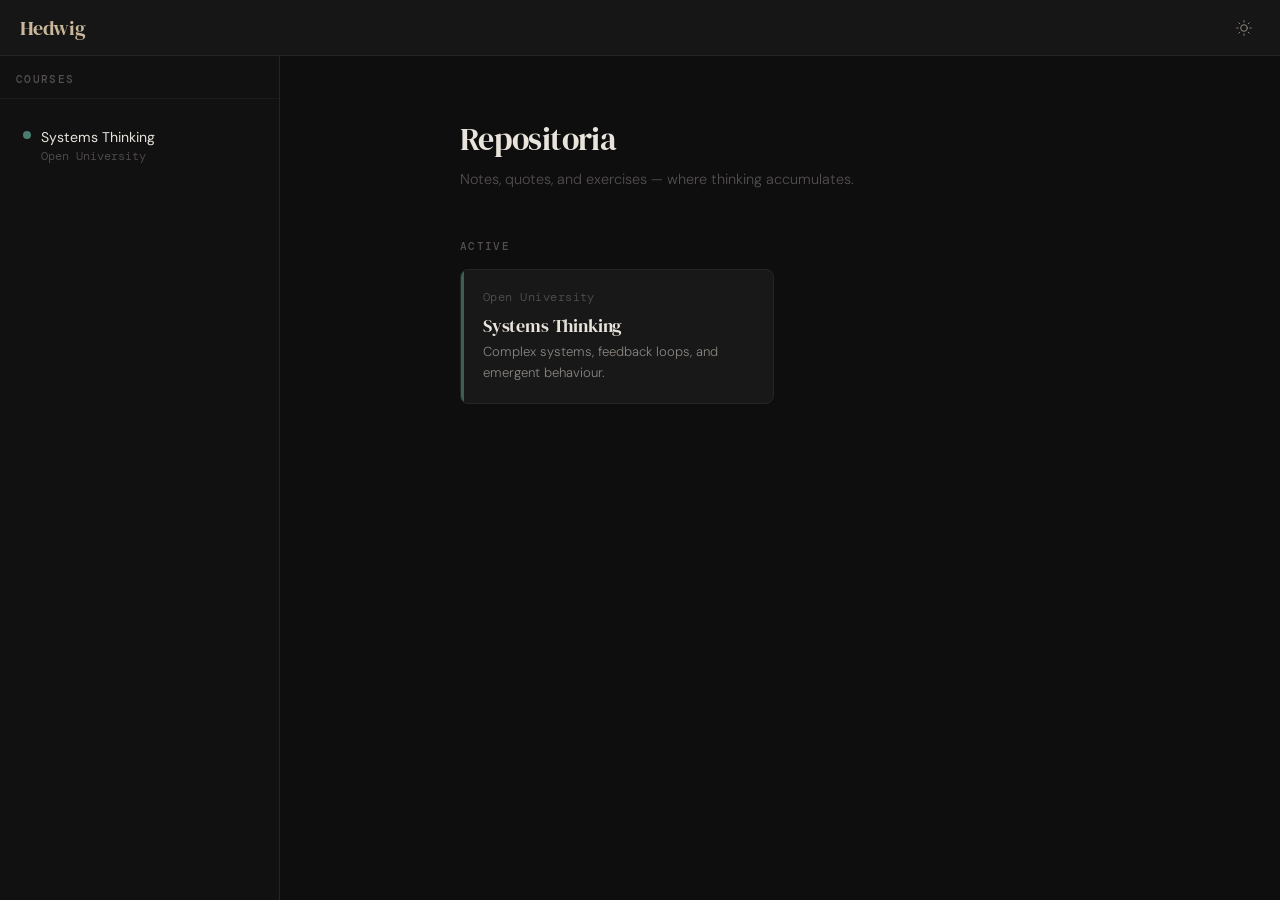
==== hedwig-core/index.html @ 12e65b2d "initial commit" ====
<!DOCTYPE html>
<html lang="en" data-theme="dark">
<head>
  <meta charset="UTF-8">
  <meta name="viewport" content="width=device-width, initial-scale=1.0">
  <meta name="description" content="Hedwig — a minimal e-book reader for your course notes.">
  <title>Hedwig</title>
  <link rel="preconnect" href="https://fonts.googleapis.com">
  <link rel="preconnect" href="https://fonts.gstatic.com" crossorigin>
  <link rel="stylesheet" href="style.css">
  <link rel="icon" type="image/svg+xml" href="favicon.svg">
</head>
<body>

<div id="app">

  <!-- ── Header ───────────────────────────────────────── -->
  <header id="header">
    <div class="header-left">
      <button class="icon-btn menu-btn" id="menu-btn" title="Toggle sidebar" aria-label="Toggle sidebar">
        <svg viewBox="0 0 24 24" fill="none" stroke="currentColor" stroke-linecap="round" stroke-linejoin="round">
          <line x1="3" y1="12" x2="21" y2="12"/>
          <line x1="3" y1="6" x2="21" y2="6"/>
          <line x1="3" y1="18" x2="21" y2="18"/>
        </svg>
      </button>
      <span class="logo" id="logo">Hedwig</span>
      <div class="breadcrumb" id="breadcrumb"></div>
    </div>
    <div class="header-right">
      <button class="icon-btn" id="theme-btn" title="Toggle theme" aria-label="Toggle theme">
        <!-- filled by JS -->
      </button>
    </div>
  </header>

  <!-- ── Sidebar ──────────────────────────────────────── -->
  <aside id="sidebar">
    <div class="sidebar-header">
      <div class="sidebar-title" id="sidebar-header-title">Courses</div>
    </div>
    <div class="sidebar-content" id="sidebar-content">
      <!-- filled by JS -->
    </div>
  </aside>

  <!-- ── Sidebar mobile overlay ───────────────────────── -->
  <div class="sidebar-overlay" id="sidebar-overlay"></div>

  <!-- ── Main ─────────────────────────────────────────── -->
  <main id="main">

    <!-- Home View -->
    <div id="home-view">
      <div class="home-greeting">
        <h1 class="home-title">Repositoria</h1>
        <p class="home-subtitle">Notes, quotes, and exercises — where thinking accumulates.</p>
      </div>
      <div class="courses-section-label">Active</div>
      <div class="home-course-grid" id="home-grid">
        <!-- filled by JS -->
      </div>
    </div>

    <!-- Reader View -->
    <div id="reader-view">
      <div id="reader-content">
        <!-- filled by JS -->
      </div>
    </div>

  </main>

</div>

<script src="hedwig-md.js"></script>
<script src="hedwig-app.js"></script>
</body>
</html>
---- hedwig-core/style.css ----
@import url('https://fonts.googleapis.com/css2?family=DM+Serif+Display:ital@0;1&family=DM+Mono:wght@300;400;500&family=DM+Sans:ital,wght@0,300;0,400;0,500;1,300&display=swap');

/* ─── Design Tokens ─── */
:root {
  --font-display: 'DM Serif Display', Georgia, serif;
  --font-body: 'DM Sans', system-ui, sans-serif;
  --font-mono: 'DM Mono', 'Courier New', monospace;

  --sidebar-width: 280px;
  --header-height: 56px;
  --transition: 200ms cubic-bezier(0.4, 0, 0.2, 1);
  --radius: 4px;
  --radius-lg: 8px;
}

/* ─── Dark Theme (default) ─── */
[data-theme="dark"] {
  --bg-primary: #0e0e0e;
  --bg-secondary: #161616;
  --bg-sidebar: #111111;
  --bg-hover: #1e1e1e;
  --bg-active: #252525;
  --bg-card: #181818;

  --text-primary: #e8e4dc;
  --text-secondary: #8a8580;
  --text-muted: #555050;
  --text-accent: #c9b99a;

  --border: #252525;
  --border-subtle: #1c1c1c;

  --accent: #c9b99a;
  --accent-dim: rgba(201, 185, 154, 0.12);
  --accent-hover: rgba(201, 185, 154, 0.06);

  --scrollbar-track: #161616;
  --scrollbar-thumb: #2e2e2e;
  --scrollbar-thumb-hover: #3e3e3e;

  --shadow: 0 1px 3px rgba(0,0,0,0.5);
  --shadow-lg: 0 8px 32px rgba(0,0,0,0.6);

  --blockquote-border: #3a3530;
  --blockquote-bg: #141410;
  --code-bg: #1a1a1a;
  --table-stripe: #131313;
}

/* ─── Light Theme ─── */
[data-theme="light"] {
  --bg-primary: #faf9f7;
  --bg-secondary: #f4f2ee;
  --bg-sidebar: #f0ede8;
  --bg-hover: #e9e5df;
  --bg-active: #e0dbd3;
  --bg-card: #f7f5f1;

  --text-primary: #1a1814;
  --text-secondary: #6b6560;
  --text-muted: #a09890;
  --text-accent: #7a5c3a;

  --border: #dedad4;
  --border-subtle: #ebe8e3;

  --accent: #7a5c3a;
  --accent-dim: rgba(122, 92, 58, 0.1);
  --accent-hover: rgba(122, 92, 58, 0.05);

  --scrollbar-track: #f4f2ee;
  --scrollbar-thumb: #d5d0c8;
  --scrollbar-thumb-hover: #c0bab0;

  --shadow: 0 1px 3px rgba(0,0,0,0.08);
  --shadow-lg: 0 8px 32px rgba(0,0,0,0.1);

  --blockquote-border: #d0c8bc;
  --blockquote-bg: #f5f1eb;
  --code-bg: #edeae4;
  --table-stripe: #f5f3ef;
}

/* ─── Reset ─── */
*, *::before, *::after { box-sizing: border-box; margin: 0; padding: 0; }

html { font-size: 16px; -webkit-text-size-adjust: 100%; }

body {
  font-family: var(--font-body);
  background: var(--bg-primary);
  color: var(--text-primary);
  height: 100vh;
  overflow: hidden;
  transition: background var(--transition), color var(--transition);
}

/* ─── Scrollbar ─── */
::-webkit-scrollbar { width: 6px; height: 6px; }
::-webkit-scrollbar-track { background: var(--scrollbar-track); }
::-webkit-scrollbar-thumb { background: var(--scrollbar-thumb); border-radius: 3px; }
::-webkit-scrollbar-thumb:hover { background: var(--scrollbar-thumb-hover); }

/* ─── App Shell ─── */
#app {
  display: grid;
  grid-template-rows: var(--header-height) 1fr;
  grid-template-columns: var(--sidebar-width) 1fr;
  grid-template-areas:
    "header header"
    "sidebar main";
  height: 100vh;
}

/* ─── Header ─── */
#header {
  grid-area: header;
  display: flex;
  align-items: center;
  justify-content: space-between;
  padding: 0 20px;
  border-bottom: 1px solid var(--border);
  background: var(--bg-secondary);
  z-index: 100;
  gap: 16px;
}

.header-left {
  display: flex;
  align-items: center;
  gap: 12px;
  min-width: 0;
}

.logo {
  font-family: var(--font-display);
  font-size: 1.25rem;
  color: var(--text-accent);
  letter-spacing: -0.01em;
  white-space: nowrap;
  text-decoration: none;
  cursor: pointer;
}

.breadcrumb {
  display: flex;
  align-items: center;
  gap: 6px;
  font-size: 0.78rem;
  color: var(--text-muted);
  font-weight: 300;
  overflow: hidden;
}

.breadcrumb-sep {
  color: var(--text-muted);
  opacity: 0.4;
  flex-shrink: 0;
}

.breadcrumb-item {
  white-space: nowrap;
  overflow: hidden;
  text-overflow: ellipsis;
}

.breadcrumb-item.current {
  color: var(--text-secondary);
}

.header-right {
  display: flex;
  align-items: center;
  gap: 8px;
  flex-shrink: 0;
}

.icon-btn {
  display: flex;
  align-items: center;
  justify-content: center;
  width: 32px;
  height: 32px;
  border: none;
  background: transparent;
  color: var(--text-secondary);
  cursor: pointer;
  border-radius: var(--radius);
  transition: background var(--transition), color var(--transition);
}

.icon-btn:hover {
  background: var(--bg-hover);
  color: var(--text-primary);
}

.icon-btn svg {
  width: 16px;
  height: 16px;
  stroke-width: 1.5;
}

/* ─── Sidebar ─── */
#sidebar {
  grid-area: sidebar;
  background: var(--bg-sidebar);
  border-right: 1px solid var(--border);
  display: flex;
  flex-direction: column;
  overflow: hidden;
  transition: transform var(--transition);
}

.sidebar-header {
  padding: 16px 16px 12px;
  border-bottom: 1px solid var(--border-subtle);
  flex-shrink: 0;
}

.sidebar-title {
  font-size: 0.68rem;
  font-weight: 500;
  letter-spacing: 0.12em;
  text-transform: uppercase;
  color: var(--text-muted);
  font-family: var(--font-mono);
}

.sidebar-content {
  flex: 1;
  overflow-y: auto;
  padding: 8px 0;
}

/* Course List (home view) */
.course-list { padding: 8px; }

.course-card {
  display: block;
  padding: 12px 14px;
  border-radius: var(--radius-lg);
  cursor: pointer;
  border: 1px solid transparent;
  transition: background var(--transition), border-color var(--transition);
  margin-bottom: 4px;
  text-decoration: none;
  color: inherit;
}

.course-card:hover {
  background: var(--bg-hover);
  border-color: var(--border-subtle);
}

.course-card.active {
  background: var(--accent-dim);
  border-color: var(--accent-dim);
}

.course-card-title {
  font-size: 0.88rem;
  font-weight: 400;
  color: var(--text-primary);
  line-height: 1.3;
  margin-bottom: 3px;
}

.course-card-institution {
  font-size: 0.72rem;
  color: var(--text-muted);
  font-family: var(--font-mono);
  font-weight: 300;
}

.course-card-dot {
  width: 8px;
  height: 8px;
  border-radius: 50%;
  flex-shrink: 0;
  margin-top: 3px;
}

.course-card-top {
  display: flex;
  align-items: flex-start;
  gap: 10px;
}

.course-card-info { flex: 1; min-width: 0; }

/* TOC (reader view) */
.toc-section { margin-bottom: 2px; }

.toc-section-label {
  padding: 6px 16px 4px;
  font-size: 0.67rem;
  font-weight: 500;
  letter-spacing: 0.1em;
  text-transform: uppercase;
  color: var(--text-muted);
  font-family: var(--font-mono);
}

.toc-item {
  display: flex;
  align-items: center;
  gap: 8px;
  padding: 6px 16px;
  font-size: 0.82rem;
  color: var(--text-secondary);
  cursor: pointer;
  border-left: 2px solid transparent;
  transition: background var(--transition), color var(--transition), border-color var(--transition);
  font-weight: 300;
  text-decoration: none;
}

.toc-item:hover {
  background: var(--bg-hover);
  color: var(--text-primary);
}

.toc-item.active {
  color: var(--text-accent);
  background: var(--accent-dim);
  border-left-color: var(--accent);
  font-weight: 400;
}

.toc-children {
  padding-left: 12px;
}

.toc-group-toggle {
  display: flex;
  align-items: center;
  gap: 8px;
  padding: 6px 16px;
  font-size: 0.82rem;
  color: var(--text-secondary);
  cursor: pointer;
  border-left: 2px solid transparent;
  transition: background var(--transition), color var(--transition);
  font-weight: 400;
  user-select: none;
}

.toc-group-toggle:hover {
  background: var(--bg-hover);
  color: var(--text-primary);
}

.toc-chevron {
  width: 12px;
  height: 12px;
  margin-left: auto;
  transition: transform var(--transition);
  opacity: 0.4;
}

.toc-chevron.open { transform: rotate(180deg); }

.toc-group-children {
  overflow: hidden;
  transition: max-height 300ms cubic-bezier(0.4, 0, 0.2, 1);
}

/* Back button */
.sidebar-back {
  display: flex;
  align-items: center;
  gap: 8px;
  padding: 10px 14px;
  margin: 8px;
  font-size: 0.8rem;
  color: var(--text-muted);
  cursor: pointer;
  border-radius: var(--radius);
  transition: background var(--transition), color var(--transition);
  font-family: var(--font-mono);
  font-weight: 300;
  border: 1px solid var(--border-subtle);
}

.sidebar-back:hover {
  background: var(--bg-hover);
  color: var(--text-primary);
}

.sidebar-back svg {
  width: 14px;
  height: 14px;
  stroke-width: 1.5;
  flex-shrink: 0;
}

/* ─── Main Content ─── */
#main {
  grid-area: main;
  overflow-y: auto;
  background: var(--bg-primary);
}

/* ─── Home View ─── */
#home-view {
  max-width: 720px;
  margin: 0 auto;
  padding: 64px 40px 80px;
}

.home-greeting {
  margin-bottom: 48px;
}

.home-title {
  font-family: var(--font-display);
  font-size: 2rem;
  font-weight: 400;
  color: var(--text-primary);
  letter-spacing: -0.02em;
  line-height: 1.2;
  margin-bottom: 10px;
}

.home-subtitle {
  font-size: 0.9rem;
  color: var(--text-muted);
  font-weight: 300;
  line-height: 1.6;
}

.courses-section-label {
  font-size: 0.68rem;
  font-weight: 500;
  letter-spacing: 0.12em;
  text-transform: uppercase;
  color: var(--text-muted);
  font-family: var(--font-mono);
  margin-bottom: 16px;
}

.home-course-grid {
  display: grid;
  grid-template-columns: repeat(auto-fill, minmax(300px, 1fr));
  gap: 12px;
}

.home-course-card {
  padding: 20px 22px;
  border: 1px solid var(--border);
  border-radius: var(--radius-lg);
  cursor: pointer;
  transition: border-color var(--transition), background var(--transition), transform var(--transition);
  background: var(--bg-card);
  position: relative;
  overflow: hidden;
}

.home-course-card::before {
  content: '';
  position: absolute;
  top: 0;
  left: 0;
  width: 3px;
  height: 100%;
  background: var(--course-color, var(--accent));
  opacity: 0.7;
}

.home-course-card:hover {
  border-color: var(--border-subtle);
  background: var(--bg-hover);
  transform: translateY(-1px);
}

.home-card-title {
  font-family: var(--font-display);
  font-size: 1.1rem;
  font-weight: 400;
  color: var(--text-primary);
  letter-spacing: -0.01em;
  margin-bottom: 4px;
  line-height: 1.3;
}

.home-card-institution {
  font-size: 0.72rem;
  color: var(--text-muted);
  font-family: var(--font-mono);
  font-weight: 300;
  margin-bottom: 10px;
  letter-spacing: 0.04em;
}

.home-card-desc {
  font-size: 0.82rem;
  color: var(--text-secondary);
  font-weight: 300;
  line-height: 1.55;
}

/* ─── Reader View ─── */
#reader-view {
  display: none;
  max-width: 720px;
  margin: 0 auto;
  padding: 52px 40px 100px;
}

#reader-view.visible { display: block; }
#home-view.hidden { display: none; }

/* ─── Markdown Rendered Content ─── */
.markdown-body {
  font-size: 0.95rem;
  line-height: 1.75;
  color: var(--text-primary);
  font-weight: 300;
}

.markdown-body h1 {
  font-family: var(--font-display);
  font-size: 1.9rem;
  font-weight: 400;
  letter-spacing: -0.025em;
  color: var(--text-primary);
  margin-bottom: 24px;
  line-height: 1.2;
  padding-bottom: 16px;
  border-bottom: 1px solid var(--border-subtle);
}

.markdown-body h2 {
  font-family: var(--font-display);
  font-size: 1.3rem;
  font-weight: 400;
  letter-spacing: -0.015em;
  color: var(--text-primary);
  margin-top: 40px;
  margin-bottom: 14px;
  line-height: 1.3;
}

.markdown-body h3 {
  font-size: 0.85rem;
  font-weight: 500;
  letter-spacing: 0.08em;
  text-transform: uppercase;
  color: var(--text-secondary);
  margin-top: 28px;
  margin-bottom: 10px;
  font-family: var(--font-mono);
}

.markdown-body p {
  margin-bottom: 18px;
}

.markdown-body a {
  color: var(--text-accent);
  text-decoration: none;
  border-bottom: 1px solid var(--accent-dim);
  transition: border-color var(--transition), color var(--transition);
}

.markdown-body a:hover {
  border-bottom-color: var(--accent);
}

.markdown-body blockquote {
  margin: 24px 0;
  padding: 16px 20px;
  background: var(--blockquote-bg);
  border-left: 3px solid var(--blockquote-border);
  border-radius: 0 var(--radius) var(--radius) 0;
}

.markdown-body blockquote p {
  margin-bottom: 0;
  color: var(--text-secondary);
  font-style: italic;
  font-size: 0.93rem;
  line-height: 1.7;
}

.markdown-body blockquote p em { font-style: normal; }

.markdown-body code {
  font-family: var(--font-mono);
  font-size: 0.82em;
  background: var(--code-bg);
  padding: 2px 6px;
  border-radius: var(--radius);
  color: var(--text-accent);
  font-weight: 400;
}

.markdown-body pre {
  background: var(--code-bg);
  border: 1px solid var(--border);
  border-radius: var(--radius-lg);
  padding: 18px 20px;
  overflow-x: auto;
  margin: 20px 0;
}

.markdown-body pre code {
  background: none;
  padding: 0;
  font-size: 0.85rem;
  color: var(--text-secondary);
  font-weight: 300;
}

.markdown-body ul, .markdown-body ol {
  padding-left: 20px;
  margin-bottom: 18px;
}

.markdown-body li {
  margin-bottom: 6px;
  line-height: 1.65;
}

.markdown-body li::marker {
  color: var(--text-muted);
}

.markdown-body strong {
  font-weight: 500;
  color: var(--text-primary);
}

.markdown-body em {
  font-style: italic;
}

.markdown-body hr {
  border: none;
  border-top: 1px solid var(--border);
  margin: 36px 0;
}

.markdown-body table {
  width: 100%;
  border-collapse: collapse;
  font-size: 0.88rem;
  margin-bottom: 20px;
}

.markdown-body th {
  padding: 8px 12px;
  text-align: left;
  font-weight: 500;
  font-size: 0.72rem;
  letter-spacing: 0.08em;
  text-transform: uppercase;
  color: var(--text-muted);
  border-bottom: 1px solid var(--border);
  font-family: var(--font-mono);
}

.markdown-body td {
  padding: 10px 12px;
  border-bottom: 1px solid var(--border-subtle);
  color: var(--text-secondary);
  font-weight: 300;
}

.markdown-body tr:nth-child(even) td {
  background: var(--table-stripe);
}

/* ─── Loading State ─── */
.content-loading {
  display: flex;
  align-items: center;
  gap: 10px;
  color: var(--text-muted);
  font-size: 0.82rem;
  font-family: var(--font-mono);
  font-weight: 300;
  padding: 40px 0;
}

.loading-dot {
  width: 4px;
  height: 4px;
  border-radius: 50%;
  background: var(--text-muted);
  animation: pulse 1.2s ease-in-out infinite;
}
.loading-dot:nth-child(2) { animation-delay: 0.2s; }
.loading-dot:nth-child(3) { animation-delay: 0.4s; }

@keyframes pulse {
  0%, 100% { opacity: 0.2; transform: scale(0.8); }
  50% { opacity: 1; transform: scale(1); }
}

/* ─── Error State ─── */
.content-error {
  padding: 32px 0;
  color: var(--text-muted);
  font-size: 0.88rem;
  font-family: var(--font-mono);
  font-weight: 300;
  border-left: 2px solid #c0392b44;
  padding-left: 16px;
}

/* ─── Empty / Welcome ─── */
.empty-state {
  text-align: center;
  padding: 80px 40px;
  color: var(--text-muted);
}

.empty-state-title {
  font-family: var(--font-display);
  font-size: 1.4rem;
  font-weight: 400;
  margin-bottom: 10px;
  color: var(--text-secondary);
}

.empty-state-sub {
  font-size: 0.82rem;
  font-weight: 300;
  line-height: 1.6;
}

/* ─── Mobile Sidebar Toggle ─── */
.sidebar-overlay {
  display: none;
  position: fixed;
  inset: 0;
  background: rgba(0,0,0,0.5);
  z-index: 90;
}

/* ─── Responsive ─── */
@media (max-width: 768px) {
  :root { --sidebar-width: 260px; }

  #app {
    grid-template-columns: 1fr;
    grid-template-areas:
      "header"
      "main";
  }

  #sidebar {
    position: fixed;
    top: var(--header-height);
    left: 0;
    height: calc(100vh - var(--header-height));
    z-index: 95;
    transform: translateX(-100%);
    transition: transform var(--transition);
    width: var(--sidebar-width);
  }

  #sidebar.open {
    transform: translateX(0);
  }

  .sidebar-overlay.visible {
    display: block;
  }

  #home-view {
    padding: 40px 24px 80px;
  }

  #reader-view {
    padding: 40px 24px 80px;
  }

  .home-course-grid {
    grid-template-columns: 1fr;
  }

  .menu-btn { display: flex !important; }
}

.menu-btn { display: none; }

/* ─── Page Transition ─── */
.fade-in {
  animation: fadeIn 200ms ease-out;
}

@keyframes fadeIn {
  from { opacity: 0; transform: translateY(4px); }
  to { opacity: 1; transform: translateY(0); }
}
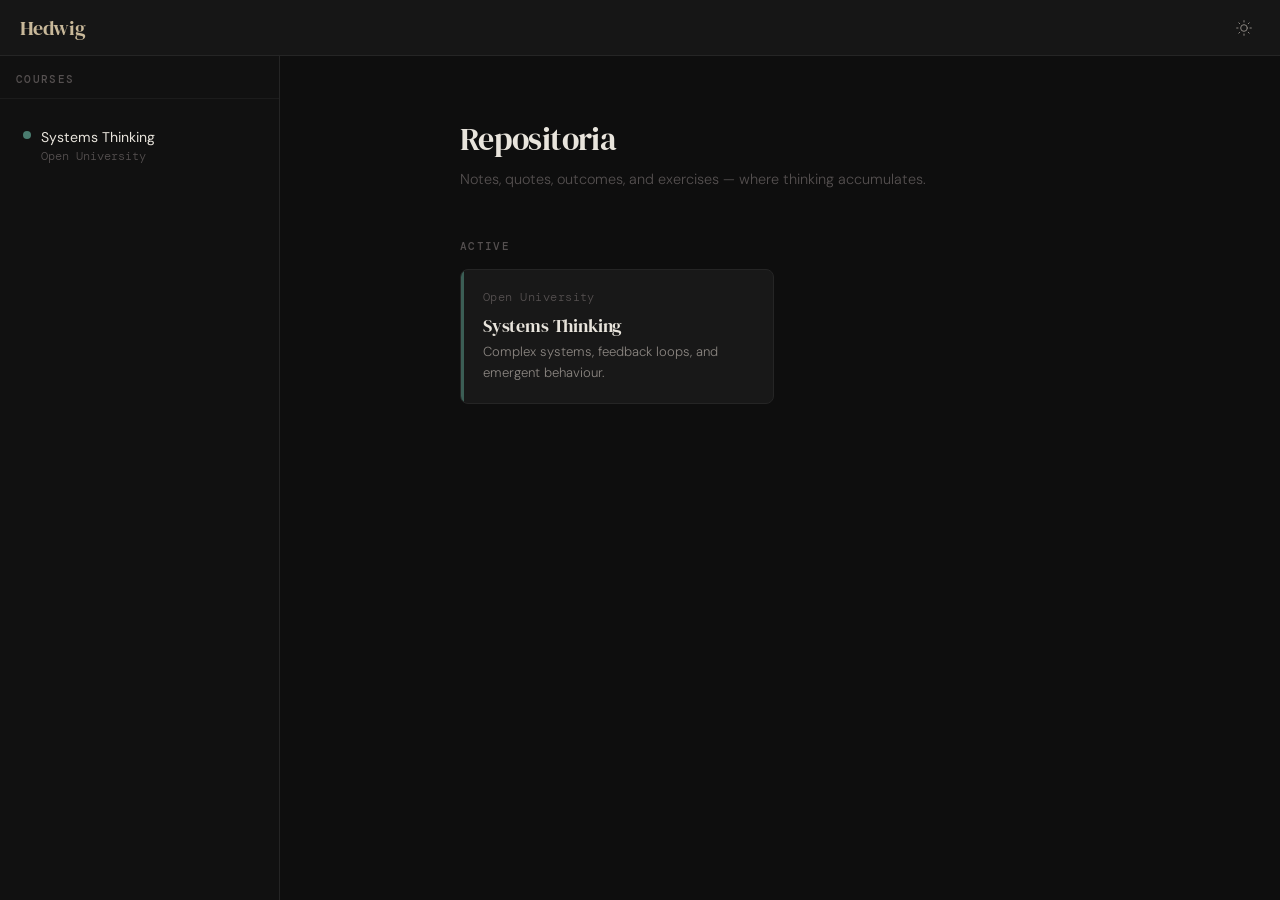
==== commit 3223c3a3: "updated" ====
--- a/hedwig-core/index.html
+++ b/hedwig-core/index.html
@@ -54,7 +54,7 @@
     <div id="home-view">
       <div class="home-greeting">
         <h1 class="home-title">Repositoria</h1>
-        <p class="home-subtitle">Notes, quotes, and exercises — where thinking accumulates.</p>
+        <p class="home-subtitle">Notes, quotes, outcomes, and exercises — where thinking accumulates.</p>
       </div>
       <div class="courses-section-label">Active</div>
       <div class="home-course-grid" id="home-grid">
